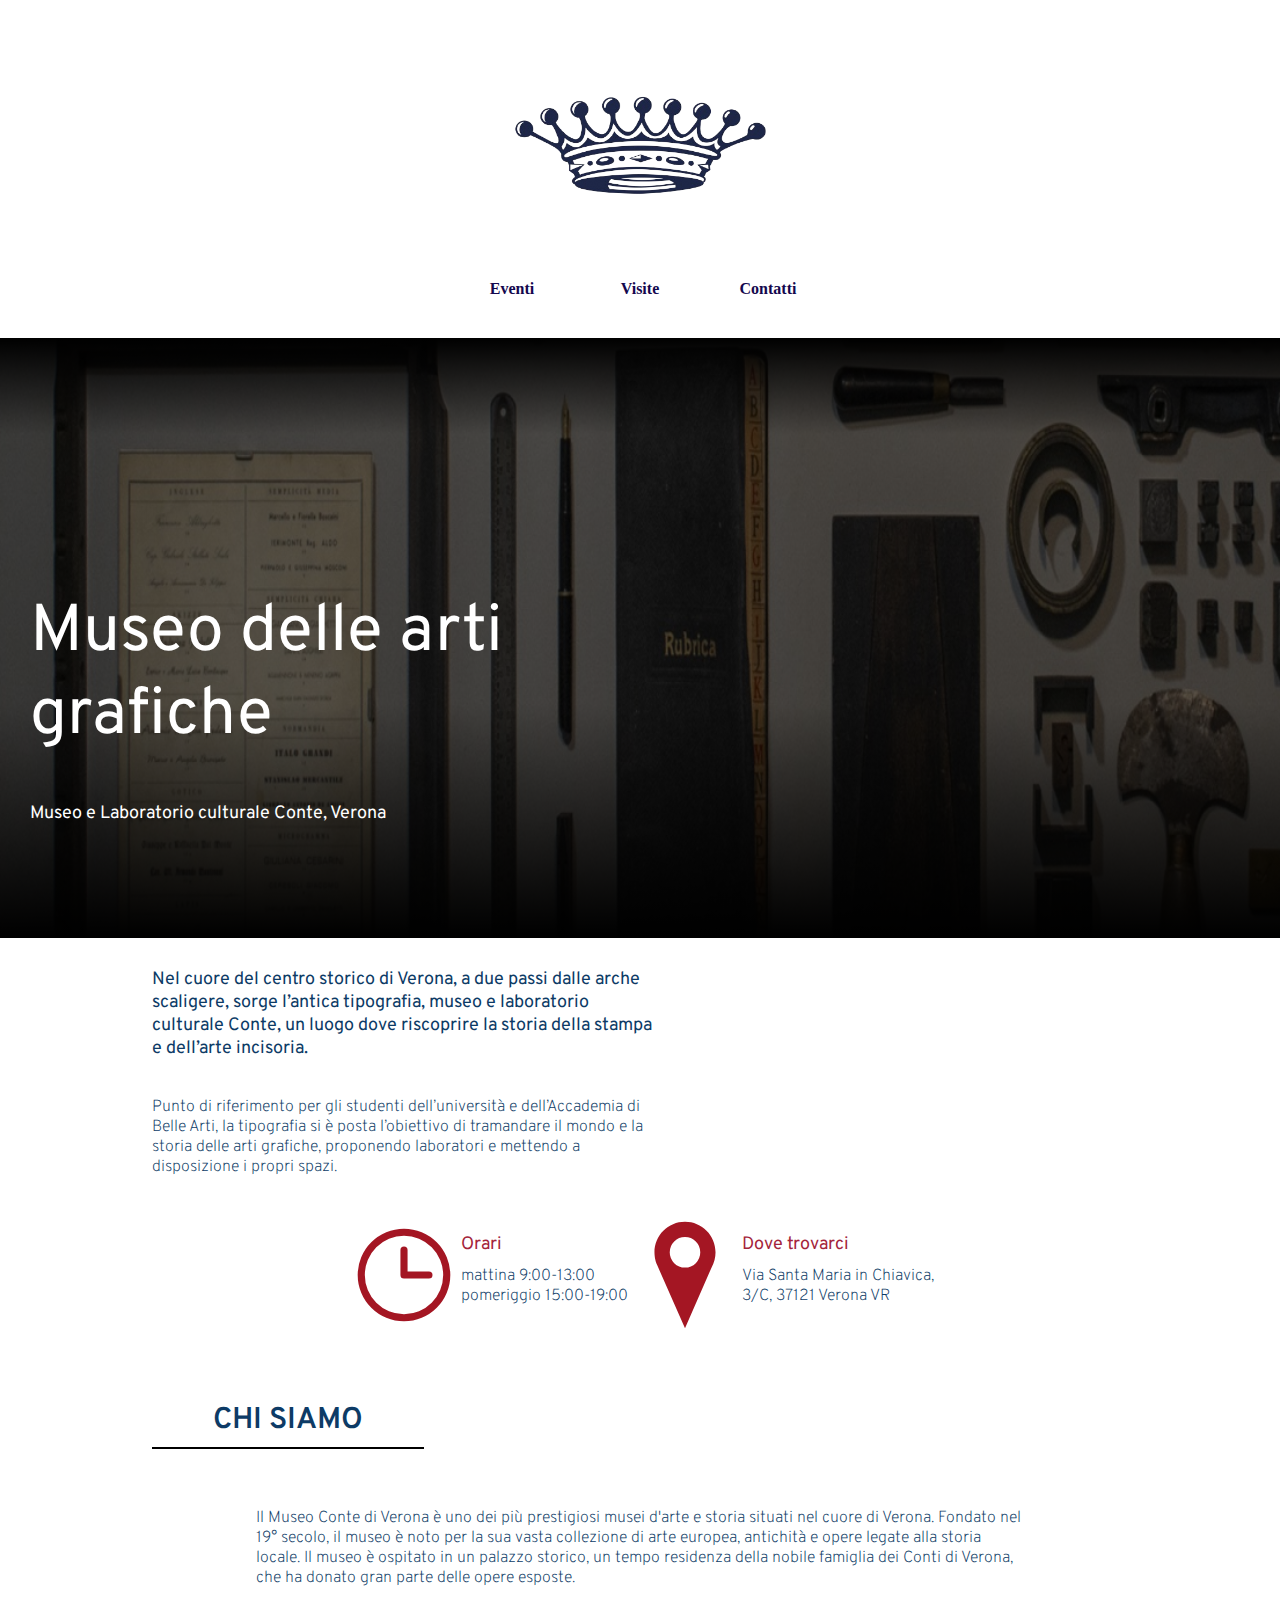
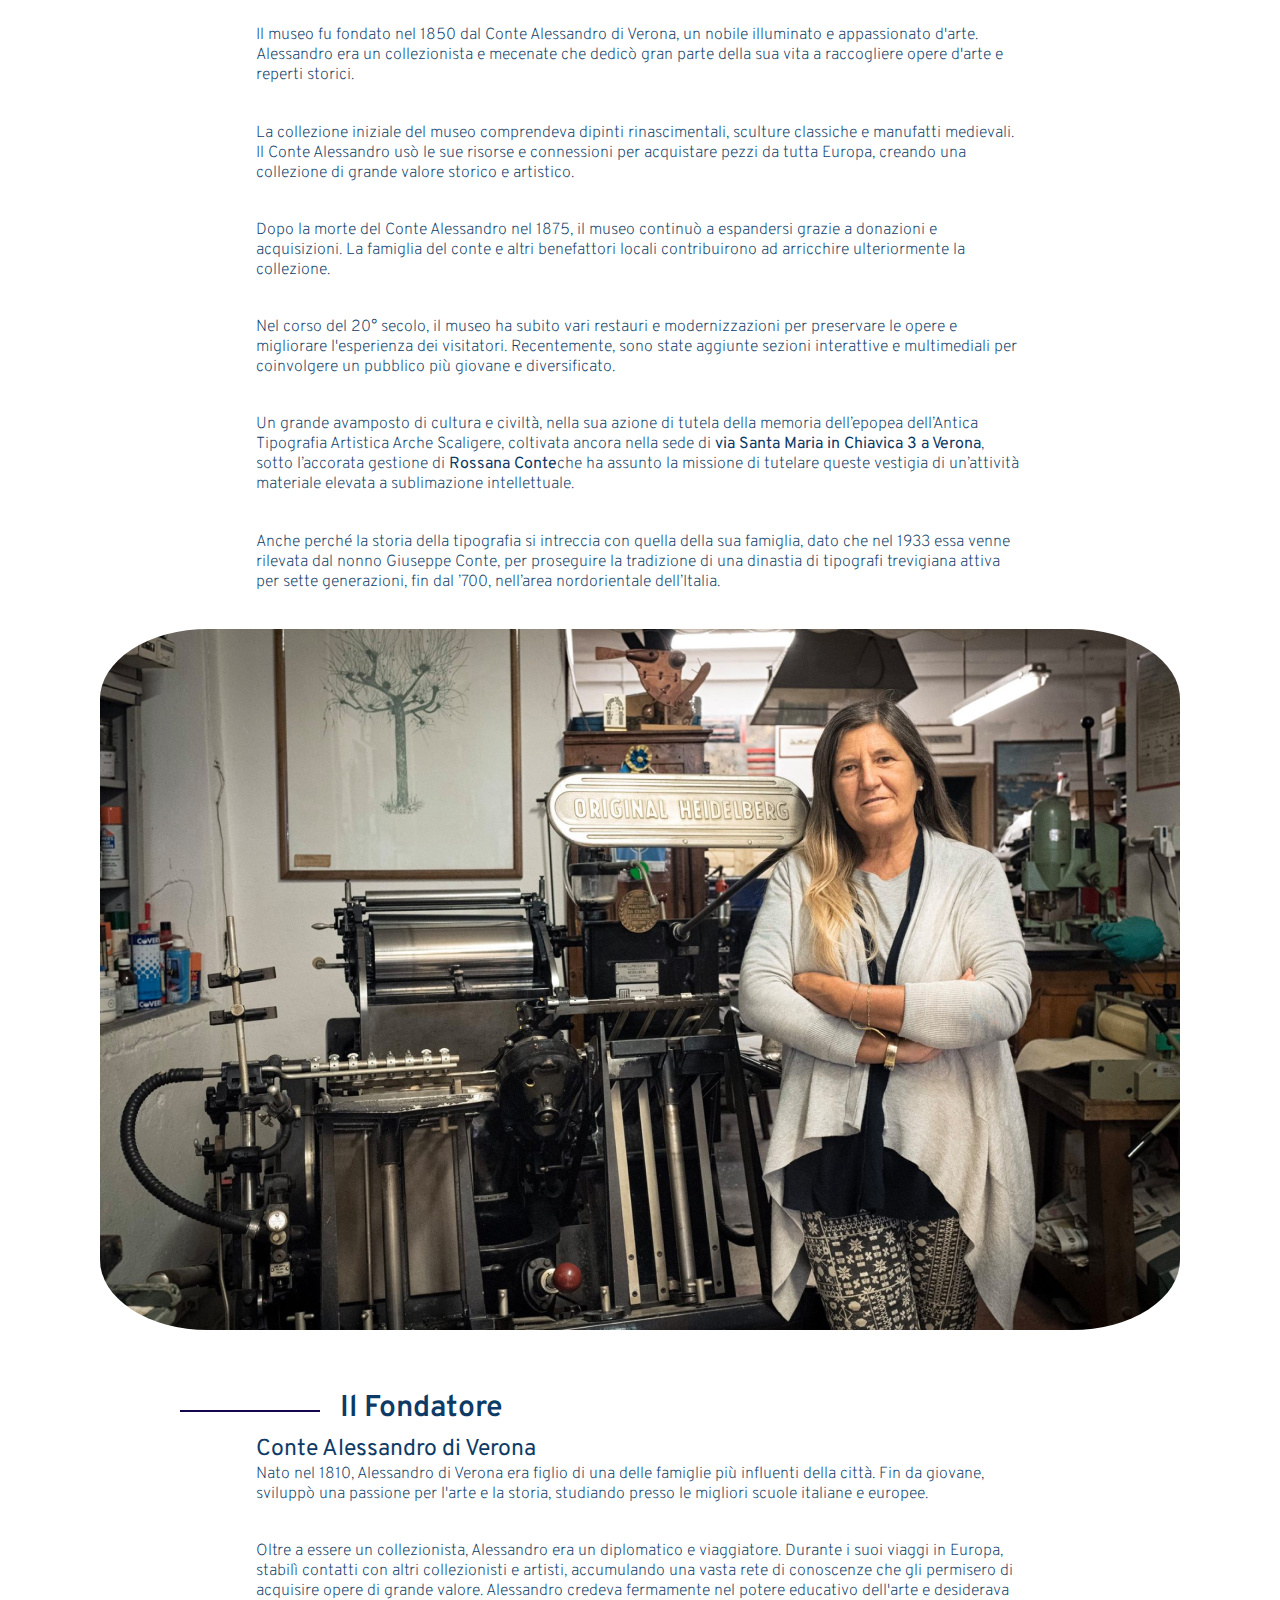
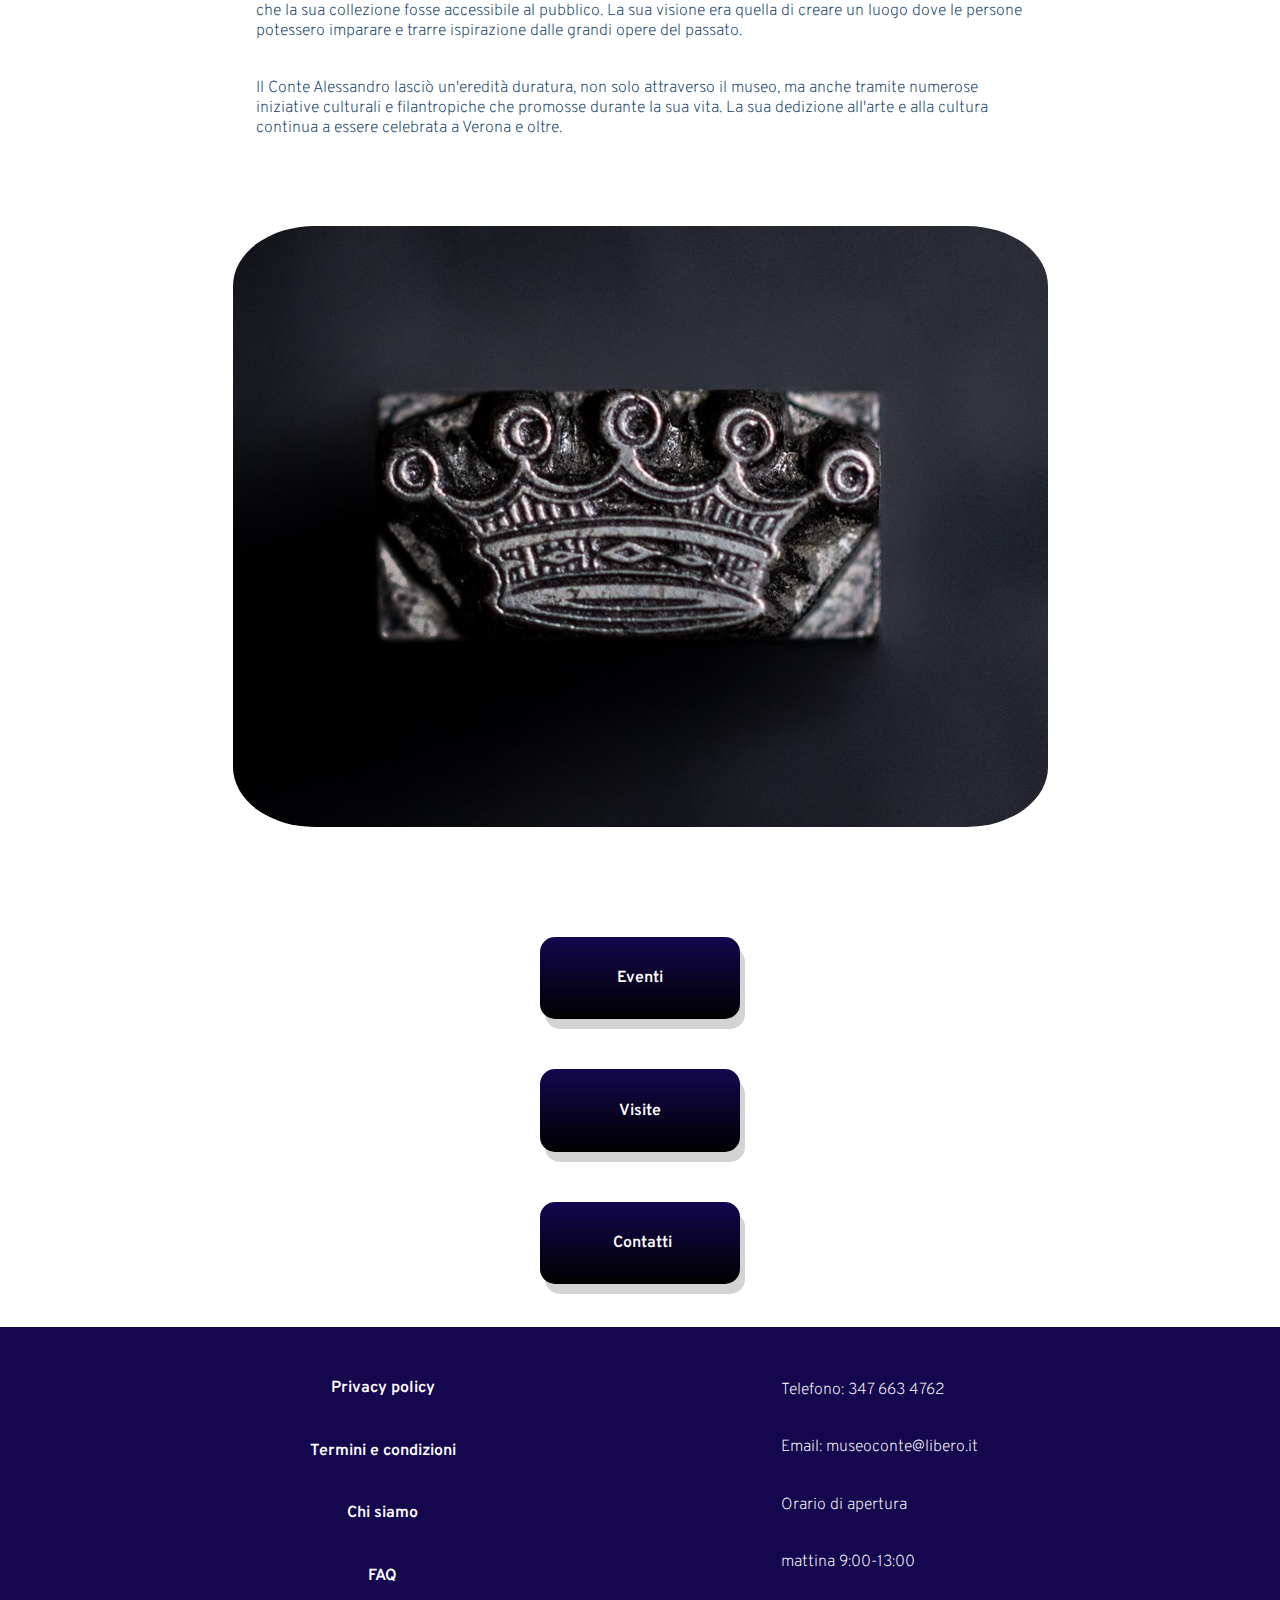
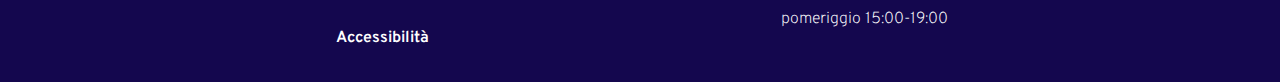
==== index.html @ b9490418 "Initial commit" ====
<!DOCTYPE html>
<html lang="it">
<head>
    <meta charset="UTF-8">
    <meta name="viewport" content="width=device-width, initial-scale=1.0">
    <title>index</title>
    <link rel="stylesheet" href="style.css">
    <link rel="preconnect" href="https://fonts.googleapis.com">
    <link rel="preconnect" href="https://fonts.gstatic.com" crossorigin>
    <link href="https://fonts.googleapis.com/css2?family=Overpass:ital,wght@0,100..900;1,100..900&display=swap" rel="stylesheet"></head>
<body>
    <!-- Navbar -->
    <nav class="navbar">
        <div class="container-logo">
            <a href="index.html"><img class="logo" src="immagini/marchio.png" alt=""></a>
        </div>
        <div class="container-link">
            <div class="link-navbar">
                <a href="eventi.html">Eventi</a>
                <a href="visite.html">Visite</a>
                <a href="contatti.html">Contatti</a>
            </div>  
        </div>
    </nav>
    <!-- Fine navbar  -->
    
    <!-- Header  -->
    <header class="parte-iniziale">
        <div class="img-header"></div>
     <div class="testo-sovrapposto">
            <h1>Museo delle arti grafiche</h1>
            <h5>Museo e Laboratorio culturale Conte, Verona</h5>
        </div>
    </header>
    <!-- Fine Header  -->

    <!-- Captur  -->
    <section class="captur">
        <div class="paragrafo1">
            <h5>Nel cuore del centro storico di Verona, a due passi dalle arche scaligere, sorge l’antica tipografia, museo e laboratorio culturale Conte, un luogo dove riscoprire la storia della stampa e dell’arte incisoria. </h5>
            <h6>Punto di riferimento per gli studenti dell’università e dell’Accademia di Belle Arti, la tipografia si è posta l’obiettivo di tramandare il mondo e la storia delle arti grafiche, proponendo laboratori e mettendo a disposizione i propri spazi.</h6>
        </div>
    </section>
    <!-- Fine Captur  -->

    <!-- Icone  -->
    <section class="icon-width">
        <div class="icone">
            <div class="">
                <img><svg xmlns="http://www.w3.org/2000/svg" width="114" height="114" viewBox="0 0 256 256"><path fill="#A41623" d="M128 24a104 104 0 1 0 104 104A104.11 104.11 0 0 0 128 24m0 192a88 88 0 1 1 88-88a88.1 88.1 0 0 1-88 88m64-88a8 8 0 0 1-8 8h-56a8 8 0 0 1-8-8V72a8 8 0 0 1 16 0v48h48a8 8 0 0 1 8 8"/></svg>
            </div>
            <div>
                <h5>Orari</h5>
                <h6>mattina 9:00-13:00</h6>
                <h6>pomeriggio 15:00-19:00</h6>
            </div>
        </div>
        <div class="icone">
            <div>
                <img> <svg xmlns="http://www.w3.org/2000/svg" width="114" height="114" viewBox="0 0 512 512"><path fill="#A41623" d="M256 17.108c-75.73 0-137.122 61.392-137.122 137.122c.055 23.25 6.022 46.107 11.58 56.262L256 494.892l119.982-274.244h-.063a137.1 137.1 0 0 0 17.202-66.418C393.122 78.5 331.73 17.108 256 17.108m0 68.56a68.56 68.56 0 0 1 68.56 68.562A68.56 68.56 0 0 1 256 222.79a68.56 68.56 0 0 1-68.56-68.56A68.56 68.56 0 0 1 256 85.67z"/></svg>
            </div>
            <div>
                <h5>Dove trovarci</h5>
                <H6>Via Santa Maria in Chiavica,</H6>
                <h6>3/C, 37121 Verona VR</h6>
            </div>
        </div>
    </section>
    <!-- Fine Icone  -->

    <!-- Paragrafi -->
    <div id="chi-siamo" class="titolo-paragrafo">
        <h4>CHI SIAMO</h4>
    </div>
    <div class="paragrafo2">
        <div class="testo">
            <h6>Il Museo Conte di Verona è uno dei più prestigiosi musei d'arte e storia situati nel cuore di Verona. Fondato nel 19° secolo, il museo è noto per la sua vasta collezione di arte europea, antichità e opere legate alla storia locale. Il museo è ospitato in un palazzo storico, un tempo residenza della nobile famiglia dei Conti di Verona, che ha donato gran parte delle opere esposte.</h6>
            <h6>Il museo fu fondato nel 1850 dal Conte Alessandro di Verona, un nobile illuminato e appassionato d'arte. Alessandro era un collezionista e mecenate che dedicò gran parte della sua vita a raccogliere opere d'arte e reperti storici.</h6>
            <h6>La collezione iniziale del museo comprendeva dipinti rinascimentali, sculture classiche e manufatti medievali. Il Conte Alessandro usò le sue risorse e connessioni per acquistare pezzi da tutta Europa, creando una collezione di grande valore storico e artistico.</h6>
            <h6>Dopo la morte del Conte Alessandro nel 1875, il museo continuò a espandersi grazie a donazioni e acquisizioni. La famiglia del conte e altri benefattori locali contribuirono ad arricchire ulteriormente la collezione.</h6>
            <h6>Nel corso del 20° secolo, il museo ha subito vari restauri e modernizzazioni per preservare le opere e migliorare l'esperienza dei visitatori. Recentemente, sono state aggiunte sezioni interattive e multimediali per coinvolgere un pubblico più giovane e diversificato.</h6>
            <h6>Un grande avamposto di cultura e civiltà, nella sua azione di tutela della memoria dell’epopea dell’Antica Tipografia Artistica Arche Scaligere, coltivata ancora nella sede di <strong>via Santa Maria in Chiavica 3 a Verona</strong>, sotto l’accorata gestione di <strong>Rossana Conte</strong>che ha assunto la missione di tutelare queste vestigia di un’attività materiale elevata a sublimazione intellettuale. </h6>
            <h6>Anche perché la storia della tipografia si intreccia con quella della sua famiglia, dato che nel 1933 essa venne rilevata dal nonno Giuseppe Conte, per proseguire la tradizione di una dinastia di tipografi trevigiana attiva per sette generazioni, fin dal ’700, nell’area nordorientale dell’Italia.</h6>
        </div>
    </div>
    <div class="img-paragrafo">
        <img src="immagini/img-home.jpg" alt="">
    </div>

    <div class="paragrafo3"> 
        <div class="line">
        </div>
        <div class="text-line">
            <div class="sottotitolo1">
                <h4>Il Fondatore</h4>
            </div>
        </div>
        <div class="testo3">
            <div class="sottotitolo2">
                <h5>Conte Alessandro di Verona</h5>
                <h6>Nato nel 1810, Alessandro di Verona era figlio di una delle famiglie più influenti della città. Fin da giovane, sviluppò una passione per l'arte e la storia, studiando presso le migliori scuole italiane e europee.</h6>
                <h6>Oltre a essere un collezionista, Alessandro era un diplomatico e viaggiatore. Durante i suoi viaggi in Europa, stabilì contatti con altri collezionisti e artisti, accumulando una vasta rete di conoscenze che gli permisero di acquisire opere di grande valore. Alessandro credeva fermamente nel potere educativo dell'arte e desiderava che la sua collezione fosse accessibile al pubblico. La sua visione era quella di creare un luogo dove le persone potessero imparare e trarre ispirazione dalle grandi opere del passato.</h6>
                <h6>Il Conte Alessandro lasciò un'eredità duratura, non solo attraverso il museo, ma anche tramite numerose iniziative culturali e filantropiche che promosse durante la sua vita. La sua dedizione all'arte e alla cultura continua a essere celebrata a Verona e oltre.</h6>
            </div>
        </div>
    </div>
    <div class="img-paragrafo">
        <img src="immagini/img-home2.jpg" alt="">
    </div>
    <!-- Fine Paragrafi -->

    <!-- Bottoni  -->
    <section class="btn">
        <div class="bottoni-page">
            <div class="bottone1 btn">
                <a href="eventi.html"><h4>Eventi</h4> </a>
            </div>
            <div class="bottone2 btn">
                    <a href="visite.html"><h4>Visite</h4> </a>
            </div>
            <div class="bottone3 btn">
                    <a href="contatti.html"><h4>Contatti</h4> </a>
            </div>
        </div>
    </section>
    <!--Fine Bottoni  -->

    <!-- Footer  -->
    <footer>
        <div class="link"> 
            <a href="privacy-policy.html"><h4>Privacy policy</h4> </a>
            <a href="termini-condizioni.html"><h4>Termini e condizioni</h4> </a>
            <a href="#chi-siamo"><h4>Chi siamo</h4> </a>
            <a href="contatti.html#faq"><h4>FAQ</h4> </a>
            <a href="accessibilità.html"><h4>Accessibilità</h4> </a>
        </div>
        <div class="info">
            <div>
                <h6>Telefono: 347 663 4762</h6>
                 <h6>Email: museoconte@libero.it</h6>
            </div>
            <div>
                <h6>Orario di apertura</h6>
                <h6>mattina 9:00-13:00  </h6>
                <h6>pomeriggio 15:00-19:00</h6>
            </div>
        </div>    
    </footer>
    <!--Fine Footer  -->

</body>
</html>
---- style.css ----
body{
    margin: 0px;
    color: rgba(13, 59, 102, 1);
}
h1{
    font-family: "Overpass", sans-serif;
    font-optical-sizing: auto;
    font-weight: normal;
    font-size: 66px;
}
h5{
    font-size: 18px;
    font-family: "Overpass", sans-serif;
    font-optical-sizing: auto;
    font-weight: 400;
}
h4{
    font-family: "Overpass", sans-serif;
    font-optical-sizing: auto;
    font-weight: 600;
}
h6{
    font-size: 16px;
    font-family: "Overpass", sans-serif;
    font-optical-sizing: auto;
    font-weight: 200;
}
.container-logo{
    display: flex;
    justify-content: center;
}

.logo{
    height: 280px;
    width: 300px;
}
.container-link{
    justify-content: center;
    display: flex;
}
.link-navbar , a{
    display: flex;
    justify-content: center;
    justify-content: space-around;
    width: 30%;
    text-decoration: none;
    font-weight: bold;
    color: rgba(20, 7, 78, 1);
}
.parte-iniziale{
    position: relative;
}
.img-header{
    margin-top: 40px;
    max-width: 100%;
    height: 600px;
    background-image:  linear-gradient(0deg, rgba(0,0,0,1)0%, rgba(0,0,0,0.5) 39%, rgba(0,0,0,0.5) 84%, rgba(0,0,0,1)100%), url(immagini/img-iniziale-home.jpg);
    background-repeat: no-repeat;
    background-size: cover;

}
@media screen and (max-width:430px){
    .img-header{
        width: 430px;
    }
}
.testo-sovrapposto{
    margin-left: 30px;
    height: 150px;
    width: 50%;
    position: absolute;
    bottom: 40%;
    color: white;
    font-size: clamp(1.5rem, 2.5vw, 4rem); 
}
.captur{
    display: flex;
    width: 80%;
    transform: translateX(152px);
}
.paragrafo1{
    height: 200px;
    width: 50%;
}
.icon-width{
    display: flex;
    justify-content: center;

}
.icone{
    display: flex;
    margin-top: 80px;
    
}
.icone h5{
    margin-top: 15px;
    margin-bottom: 10px;
    color: rgba(164, 36, 59, 1);

}
.icone h6{
    margin: 0px;

}
.titolo-paragrafo h4{
    padding: 8px;
    font-size: 30px;
    border-bottom: 2px solid black;
    width: 20%;
    text-align: center;
    transform: translate(152px, 18px);
}
.paragrafo2{
    justify-content: center;
    display: flex;
}
.testo{
    width: 60%;
}
.img-paragrafo, img{
   display: flex;
   justify-content: center;
   border-radius: 10%;
   
}
.testo3{
    display: flex;
    justify-content: center; 
}
.testo3 h5{
    font-size: 23px;
    font-weight: normal;
    margin: 0%;
}
.testo3 h6{
    margin-top: 0%;
}
.sottotitolo2{
    width: 60%;
}
.paragrafo3{
    margin-top: 50px;
    margin-bottom: 50px;
}
.sottotitolo1 h4{
    padding: 8px;
    margin: 0%;
    font-size: 30px;

}
.text-line{
    width: 60%;
    display: flex;
    transform: translate(332px, 0px);
}
.line{
    height: 2px;
    width: 140px;
    background-color: rgba(20, 7, 78, 1);
    align-self: center;
    transform: translate(180px, 30px);

}
.btn{
    display: flex;
    justify-content: center;
    margin-top: 50px;
    
}
.bottoni-page{
    width: 200px;
    height: 120px;
    margin-bottom: 280px;
}
.btn{
    display: flex;
    justify-content: center;
    padding: 10px;
    border-radius: 15px;
}
.bottone1 {
    background: linear-gradient(#14074E, #000000);
    color: white;
    box-shadow: 5px 10px lightgray;
}
.bottone1 a{
    color: white;
}
.bottone2{
    background: linear-gradient(#14074E, #000000);
    color: white;
    box-shadow: 5px 10px lightgray;
}
.bottone2 a{
    color: white;
}
.bottone3{
    background: linear-gradient(#14074E, #000000);
    color: white;
    box-shadow: 5px 10px lightgray;
}
.bottone3 a{
    color: white;
}

footer{
    display: flex;
    background-color: rgba(20, 7, 78, 1);;
    justify-content: space-evenly;
    margin-top: 30px;
    
}
.link{
    width: 200px;
    height: 60px;
    margin-top: 30px;
}
.link a{
    color: white;
    width: 200px;
}

.info{
    color: white;
    padding: 16px;
    width: 200px;
}
.footer .info{
    margin-top: 70px;
    margin-right: 350px;
}
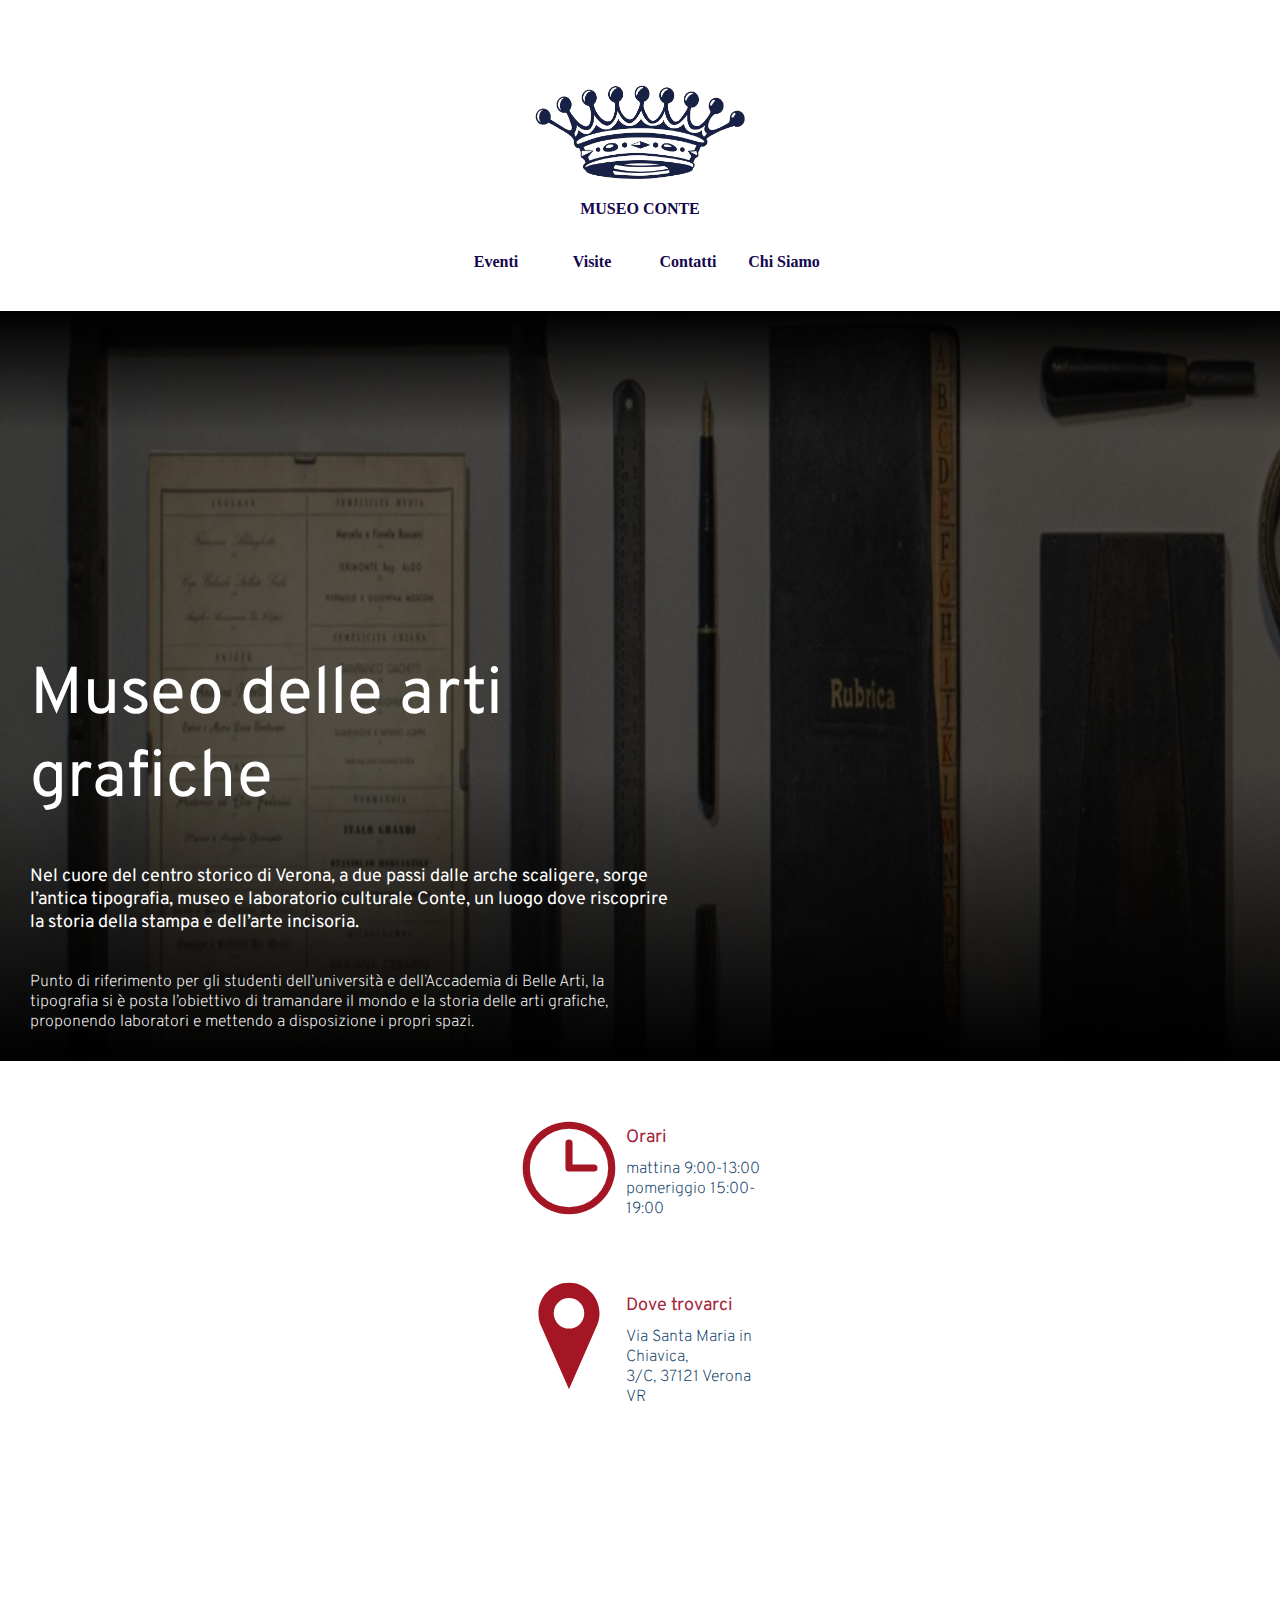
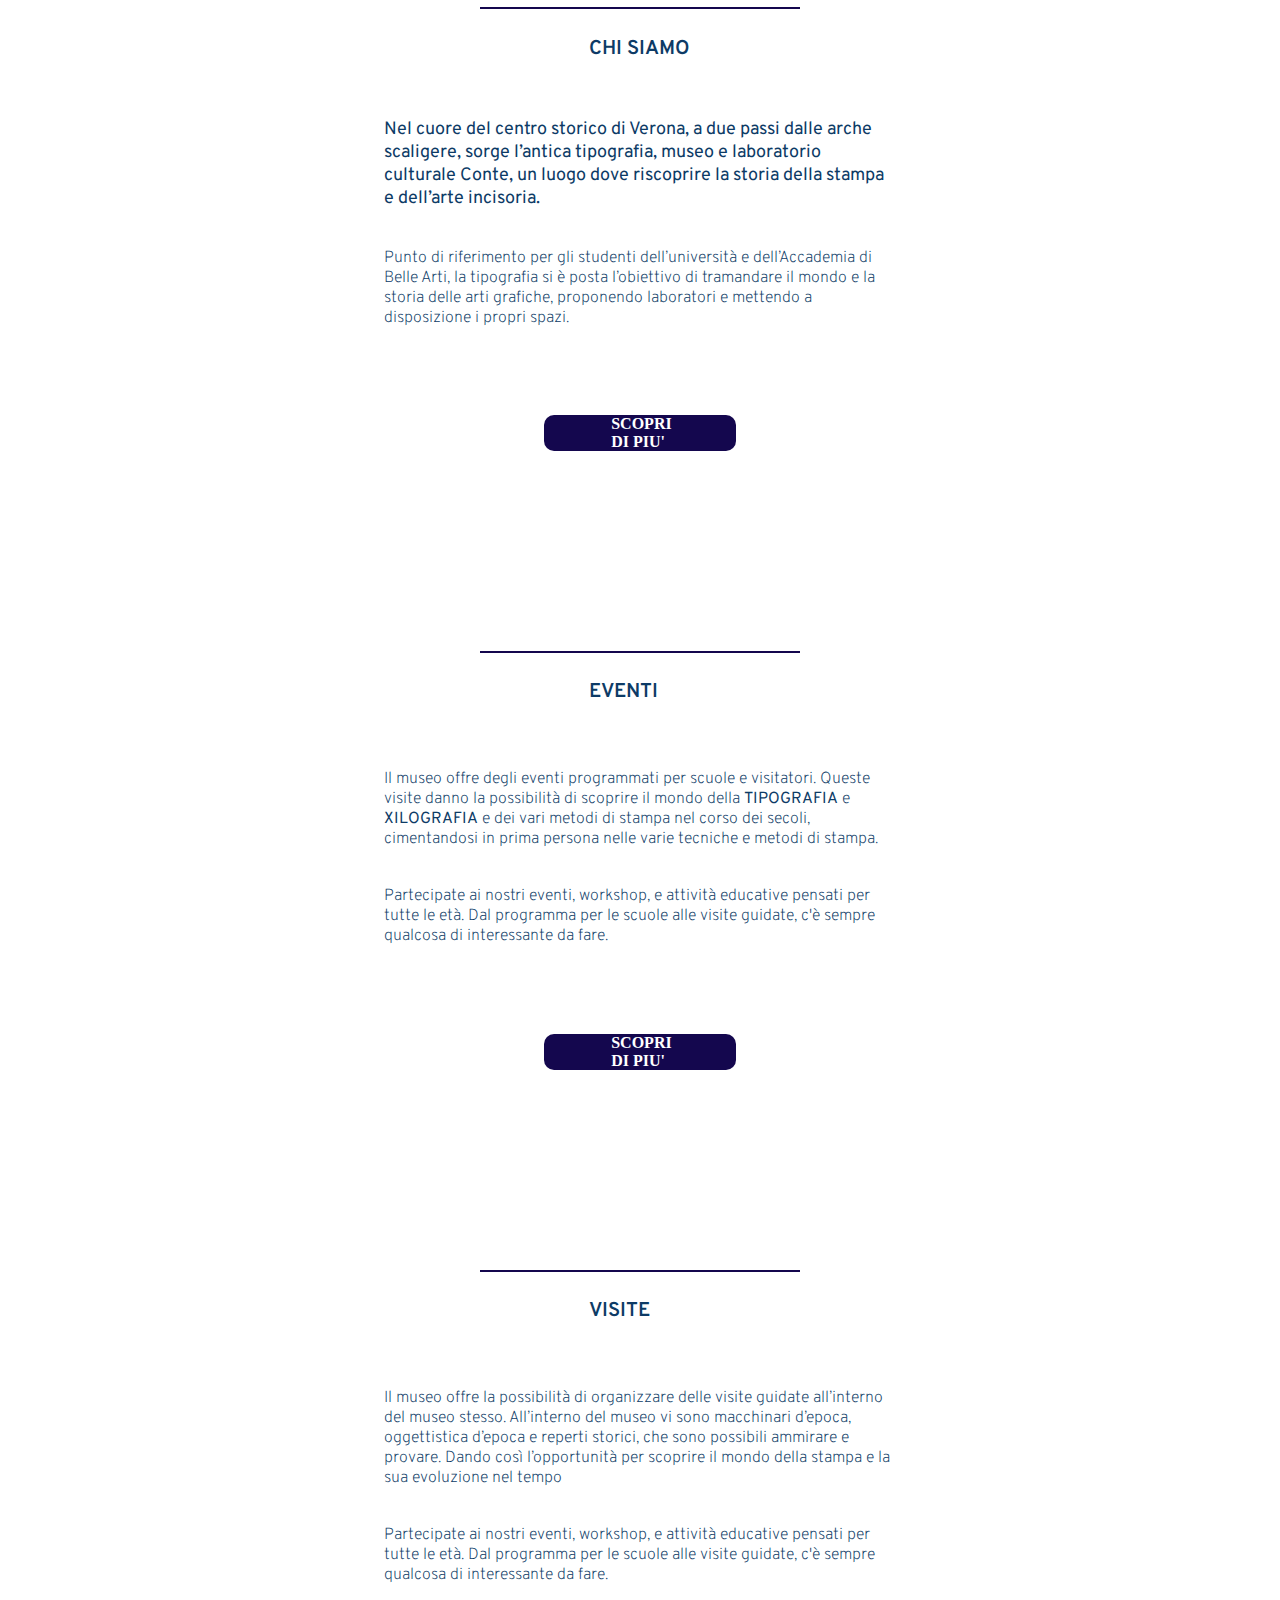
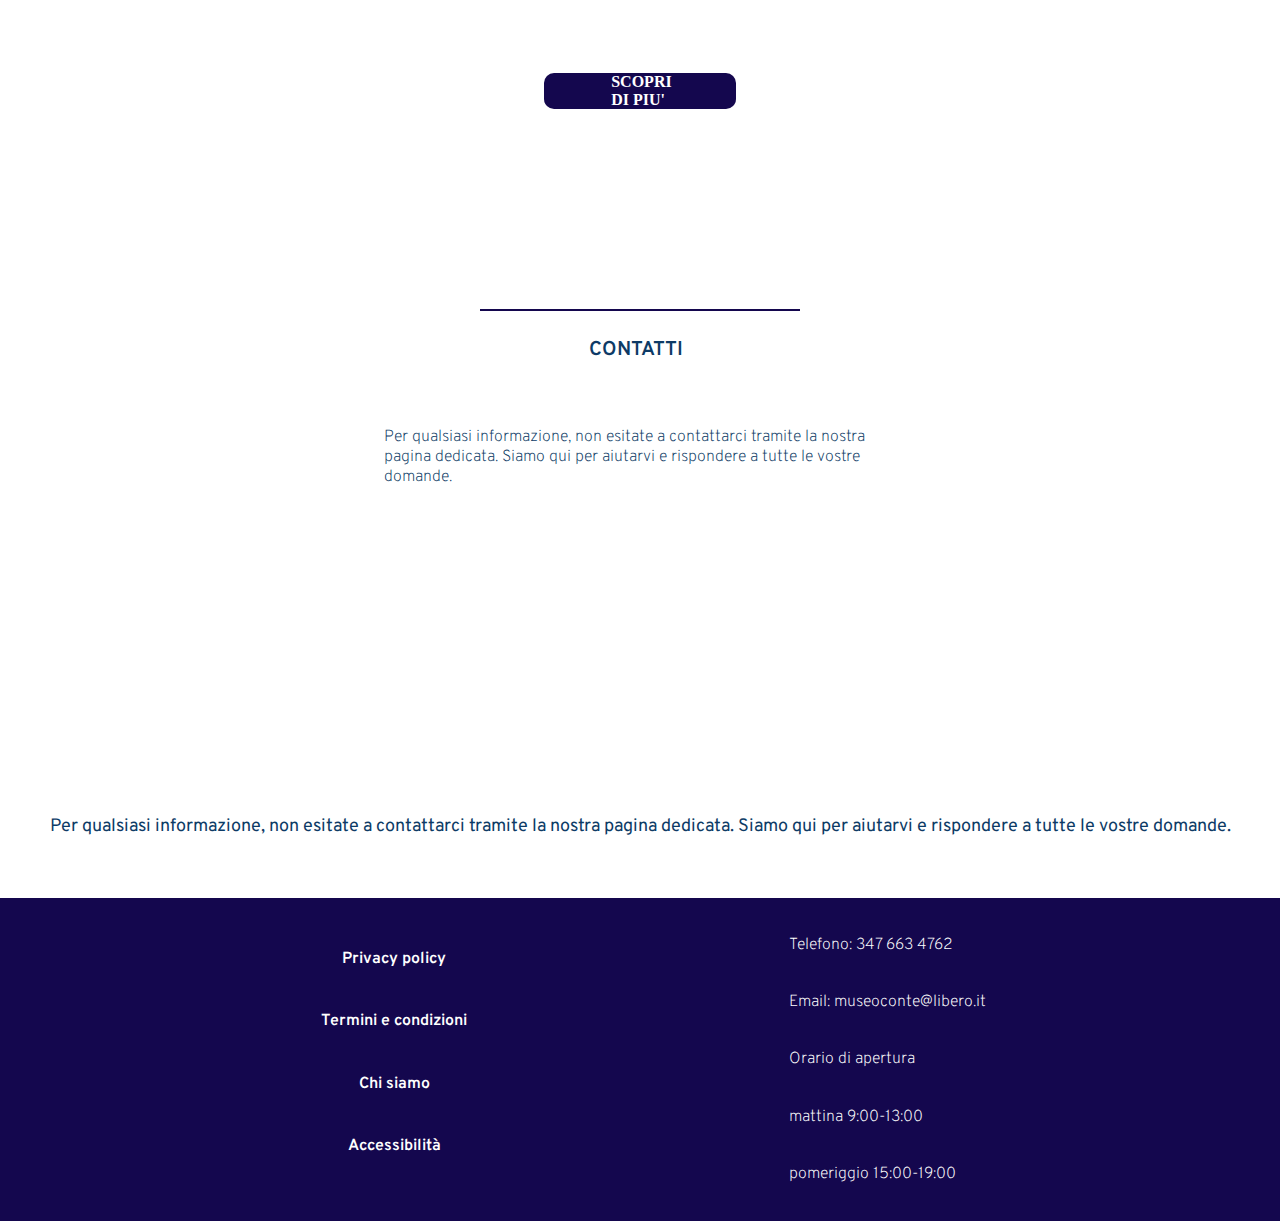
==== commit cd96cf7c: "modifca-correzioni" ====
--- a/index.html
+++ b/index.html
@@ -11,41 +11,40 @@
 <body>
     <!-- Navbar -->
     <nav class="navbar">
-        <div class="container-logo">
-            <a href="index.html"><img class="logo" src="immagini/marchio.png" alt=""></a>
+        <div class="logo-indx">
+            <div class="container-logo">
+                <a href="index.html"><img class="logo" src="immagini/marchio.png" alt=""></a>
+            </div>
+
+            <div class="container-logo-link">
+                <a href="index.html">MUSEO CONTE</a>
+            </div>
         </div>
+
         <div class="container-link">
             <div class="link-navbar">
                 <a href="eventi.html">Eventi</a>
                 <a href="visite.html">Visite</a>
                 <a href="contatti.html">Contatti</a>
+                <a href="chi-siamo.html">Chi Siamo</a>
             </div>  
+
+
         </div>
     </nav>
     <!-- Fine navbar  -->
-    
-    <!-- Header  -->
+
     <header class="parte-iniziale">
-        <div class="img-header"></div>
+        <div class="img-header1"></div>
      <div class="testo-sovrapposto">
             <h1>Museo delle arti grafiche</h1>
-            <h5>Museo e Laboratorio culturale Conte, Verona</h5>
+            <h5>Nel cuore del centro storico di Verona, a due passi dalle arche scaligere, sorge l’antica tipografia, museo e laboratorio culturale Conte, un luogo dove riscoprire la storia della stampa e dell’arte incisoria.</h5>
+            <h6>Punto di riferimento per gli studenti dell’università e dell’Accademia di Belle Arti, la tipografia si è posta l’obiettivo di tramandare il mondo e la storia delle arti grafiche, proponendo laboratori e mettendo a disposizione i propri spazi.</h6>
         </div>
     </header>
-    <!-- Fine Header  -->
 
-    <!-- Captur  -->
-    <section class="captur">
-        <div class="paragrafo1">
-            <h5>Nel cuore del centro storico di Verona, a due passi dalle arche scaligere, sorge l’antica tipografia, museo e laboratorio culturale Conte, un luogo dove riscoprire la storia della stampa e dell’arte incisoria. </h5>
-            <h6>Punto di riferimento per gli studenti dell’università e dell’Accademia di Belle Arti, la tipografia si è posta l’obiettivo di tramandare il mondo e la storia delle arti grafiche, proponendo laboratori e mettendo a disposizione i propri spazi.</h6>
-        </div>
-    </section>
-    <!-- Fine Captur  -->
-
-    <!-- Icone  -->
-    <section class="icon-width">
-        <div class="icone">
+    <section class="icon-width1">
+        <div class="icone1">
             <div class="">
                 <img><svg xmlns="http://www.w3.org/2000/svg" width="114" height="114" viewBox="0 0 256 256"><path fill="#A41623" d="M128 24a104 104 0 1 0 104 104A104.11 104.11 0 0 0 128 24m0 192a88 88 0 1 1 88-88a88.1 88.1 0 0 1-88 88m64-88a8 8 0 0 1-8 8h-56a8 8 0 0 1-8-8V72a8 8 0 0 1 16 0v48h48a8 8 0 0 1 8 8"/></svg>
             </div>
@@ -55,7 +54,7 @@
                 <h6>pomeriggio 15:00-19:00</h6>
             </div>
         </div>
-        <div class="icone">
+        <div class="icone1">
             <div>
                 <img> <svg xmlns="http://www.w3.org/2000/svg" width="114" height="114" viewBox="0 0 512 512"><path fill="#A41623" d="M256 17.108c-75.73 0-137.122 61.392-137.122 137.122c.055 23.25 6.022 46.107 11.58 56.262L256 494.892l119.982-274.244h-.063a137.1 137.1 0 0 0 17.202-66.418C393.122 78.5 331.73 17.108 256 17.108m0 68.56a68.56 68.56 0 0 1 68.56 68.562A68.56 68.56 0 0 1 256 222.79a68.56 68.56 0 0 1-68.56-68.56A68.56 68.56 0 0 1 256 85.67z"/></svg>
             </div>
@@ -66,72 +65,97 @@
             </div>
         </div>
     </section>
-    <!-- Fine Icone  -->
 
-    <!-- Paragrafi -->
-    <div id="chi-siamo" class="titolo-paragrafo">
-        <h4>CHI SIAMO</h4>
-    </div>
-    <div class="paragrafo2">
-        <div class="testo">
-            <h6>Il Museo Conte di Verona è uno dei più prestigiosi musei d'arte e storia situati nel cuore di Verona. Fondato nel 19° secolo, il museo è noto per la sua vasta collezione di arte europea, antichità e opere legate alla storia locale. Il museo è ospitato in un palazzo storico, un tempo residenza della nobile famiglia dei Conti di Verona, che ha donato gran parte delle opere esposte.</h6>
-            <h6>Il museo fu fondato nel 1850 dal Conte Alessandro di Verona, un nobile illuminato e appassionato d'arte. Alessandro era un collezionista e mecenate che dedicò gran parte della sua vita a raccogliere opere d'arte e reperti storici.</h6>
-            <h6>La collezione iniziale del museo comprendeva dipinti rinascimentali, sculture classiche e manufatti medievali. Il Conte Alessandro usò le sue risorse e connessioni per acquistare pezzi da tutta Europa, creando una collezione di grande valore storico e artistico.</h6>
-            <h6>Dopo la morte del Conte Alessandro nel 1875, il museo continuò a espandersi grazie a donazioni e acquisizioni. La famiglia del conte e altri benefattori locali contribuirono ad arricchire ulteriormente la collezione.</h6>
-            <h6>Nel corso del 20° secolo, il museo ha subito vari restauri e modernizzazioni per preservare le opere e migliorare l'esperienza dei visitatori. Recentemente, sono state aggiunte sezioni interattive e multimediali per coinvolgere un pubblico più giovane e diversificato.</h6>
-            <h6>Un grande avamposto di cultura e civiltà, nella sua azione di tutela della memoria dell’epopea dell’Antica Tipografia Artistica Arche Scaligere, coltivata ancora nella sede di <strong>via Santa Maria in Chiavica 3 a Verona</strong>, sotto l’accorata gestione di <strong>Rossana Conte</strong>che ha assunto la missione di tutelare queste vestigia di un’attività materiale elevata a sublimazione intellettuale. </h6>
-            <h6>Anche perché la storia della tipografia si intreccia con quella della sua famiglia, dato che nel 1933 essa venne rilevata dal nonno Giuseppe Conte, per proseguire la tradizione di una dinastia di tipografi trevigiana attiva per sette generazioni, fin dal ’700, nell’area nordorientale dell’Italia.</h6>
+    <div class="paragrafo1-indx"> 
+        <div class="line-indx">
         </div>
-    </div>
-    <div class="img-paragrafo">
-        <img src="immagini/img-home.jpg" alt="">
-    </div>
-
-    <div class="paragrafo3"> 
-        <div class="line">
-        </div>
-        <div class="text-line">
-            <div class="sottotitolo1">
-                <h4>Il Fondatore</h4>
+        <div class="text-line-indx">
+            <div class="sottotitolo1-indx">
+                <h4>CHI SIAMO</h4>
             </div>
         </div>
-        <div class="testo3">
-            <div class="sottotitolo2">
-                <h5>Conte Alessandro di Verona</h5>
-                <h6>Nato nel 1810, Alessandro di Verona era figlio di una delle famiglie più influenti della città. Fin da giovane, sviluppò una passione per l'arte e la storia, studiando presso le migliori scuole italiane e europee.</h6>
-                <h6>Oltre a essere un collezionista, Alessandro era un diplomatico e viaggiatore. Durante i suoi viaggi in Europa, stabilì contatti con altri collezionisti e artisti, accumulando una vasta rete di conoscenze che gli permisero di acquisire opere di grande valore. Alessandro credeva fermamente nel potere educativo dell'arte e desiderava che la sua collezione fosse accessibile al pubblico. La sua visione era quella di creare un luogo dove le persone potessero imparare e trarre ispirazione dalle grandi opere del passato.</h6>
-                <h6>Il Conte Alessandro lasciò un'eredità duratura, non solo attraverso il museo, ma anche tramite numerose iniziative culturali e filantropiche che promosse durante la sua vita. La sua dedizione all'arte e alla cultura continua a essere celebrata a Verona e oltre.</h6>
+        <div class="testo-center-indx">
+            <div class="sottotitolo2-indx">
+                <h5>Nel cuore del centro storico di Verona, a due passi dalle arche scaligere, sorge l’antica tipografia, museo e laboratorio culturale Conte, un luogo dove riscoprire la storia della stampa e dell’arte incisoria. </h5>
+                <h6>Punto di riferimento per gli studenti dell’università e dell’Accademia di Belle Arti, la tipografia si è posta l’obiettivo di tramandare il mondo e la storia delle arti grafiche, proponendo laboratori e mettendo a disposizione i propri spazi.</h6>
             </div>
         </div>
     </div>
-    <div class="img-paragrafo">
-        <img src="immagini/img-home2.jpg" alt="">
+
+    <div class="bottone1">
+        <a href="chi-siamo.html">SCOPRI DI PIU'</a>
     </div>
-    <!-- Fine Paragrafi -->
 
-    <!-- Bottoni  -->
-    <section class="btn">
-        <div class="bottoni-page">
-            <div class="bottone1 btn">
-                <a href="eventi.html"><h4>Eventi</h4> </a>
-            </div>
-            <div class="bottone2 btn">
-                    <a href="visite.html"><h4>Visite</h4> </a>
-            </div>
-            <div class="bottone3 btn">
-                    <a href="contatti.html"><h4>Contatti</h4> </a>
+    <div class="paragrafo1-indx"> 
+        <div class="line-indx">
+        </div>
+        <div class="text-line-indx">
+            <div class="sottotitolo1-indx">
+                <h4>EVENTI</h4>
             </div>
         </div>
-    </section>
-    <!--Fine Bottoni  -->
+        <div class="testo-center-indx">
+            <div class="sottotitolo2-indx">
+                <h6>Il museo offre degli eventi programmati per scuole e visitatori.
+                    Queste visite danno la possibilità di scoprire il mondo della <strong>TIPOGRAFIA</strong> e <strong>XILOGRAFIA</strong> e dei vari metodi di stampa nel corso dei secoli, cimentandosi in prima persona nelle varie tecniche e metodi di stampa.
+                </h6>
+                <h6>Partecipate ai nostri eventi, workshop, e attività educative pensati per tutte le età. Dal programma per le scuole alle visite guidate, c'è sempre qualcosa di interessante da fare.</h6>
+            </div>
+        </div>
+    </div>
+
+    <div class="bottone2">
+        <a href="eventi.html">SCOPRI DI PIU'</a>
+    </div>
+
+    <div class="paragrafo1-indx"> 
+        <div class="line-indx">
+        </div>
+        <div class="text-line-indx">
+            <div class="sottotitolo1-indx">
+                <h4>VISITE</h4>
+            </div>
+        </div>
+        <div class="testo-center-indx">
+            <div class="sottotitolo2-indx">
+                <h6>Il museo offre la possibilità di organizzare delle visite guidate all’interno del museo stesso. All’interno del museo vi sono macchinari d’epoca, oggettistica d’epoca e reperti storici, che sono possibili ammirare e provare.
+                    Dando così l’opportunità per scoprire il mondo della stampa e la sua evoluzione nel tempo
+                </h6>
+                <h6>Partecipate ai nostri eventi, workshop, e attività educative pensati per tutte le età. Dal programma per le scuole alle visite guidate, c'è sempre qualcosa di interessante da fare.</h6>
+            </div>
+        </div>
+    </div>
+
+    <div class="bottone3">
+        <a href="visite.html">SCOPRI DI PIU'</a>
+    </div>
+
+    <div class="paragrafo1-indx"> 
+        <div class="line-indx">
+        </div>
+        <div class="text-line-indx">
+            <div class="sottotitolo1-indx">
+                <h4>CONTATTI</h4>
+            </div>
+        </div>
+        <div class="testo-center-indx">
+            <div class="sottotitolo2-indx">
+                <h6>Per qualsiasi informazione, non esitate a contattarci tramite la nostra pagina dedicata. Siamo qui per aiutarvi e rispondere a tutte le vostre domande.</h6>
+            </div>
+        </div>
+    </div>
+
+    <div class="alert-indx">
+        <h5>Per qualsiasi informazione, non esitate a contattarci tramite la nostra pagina dedicata. Siamo qui per aiutarvi e rispondere a tutte le vostre domande.</h5>
+    </div>
+
 
     <!-- Footer  -->
     <footer>
         <div class="link"> 
             <a href="privacy-policy.html"><h4>Privacy policy</h4> </a>
             <a href="termini-condizioni.html"><h4>Termini e condizioni</h4> </a>
-            <a href="#chi-siamo"><h4>Chi siamo</h4> </a>
-            <a href="contatti.html#faq"><h4>FAQ</h4> </a>
+            <a href="chi-siamo.html"><h4>Chi siamo</h4> </a>
             <a href="accessibilità.html"><h4>Accessibilità</h4> </a>
         </div>
         <div class="info">
--- a/style.css
+++ b/style.css
@@ -1,3 +1,4 @@
+/*  Body e Impaginazione  */
 body{
     margin: 0px;
     color: rgba(13, 59, 102, 1);
@@ -14,6 +15,12 @@
     font-optical-sizing: auto;
     font-weight: 400;
 }
+p{
+    font-size: 18px;
+    font-family: "Overpass", sans-serif;
+    font-optical-sizing: auto;
+    font-weight: 400;
+}
 h4{
     font-family: "Overpass", sans-serif;
     font-optical-sizing: auto;
@@ -25,14 +32,22 @@
     font-optical-sizing: auto;
     font-weight: 200;
 }
+/* Fine Body e Impaginazione  */
+/* Navbar  */
+
 .container-logo{
     display: flex;
     justify-content: center;
 }
-
+.container-logo-link{
+    display: flex;
+    justify-content: center;
+    margin-bottom: 35px;
+
+}
 .logo{
-    height: 280px;
-    width: 300px;
+    height: 200px;
+    width: 250px;
 }
 .container-link{
     justify-content: center;
@@ -47,6 +62,8 @@
     font-weight: bold;
     color: rgba(20, 7, 78, 1);
 }
+/* Fine Navbar  */
+/* header  */
 .parte-iniziale{
     position: relative;
 }
@@ -57,12 +74,6 @@
     background-image:  linear-gradient(0deg, rgba(0,0,0,1)0%, rgba(0,0,0,0.5) 39%, rgba(0,0,0,0.5) 84%, rgba(0,0,0,1)100%), url(immagini/img-iniziale-home.jpg);
     background-repeat: no-repeat;
     background-size: cover;
-
-}
-@media screen and (max-width:430px){
-    .img-header{
-        width: 430px;
-    }
 }
 .testo-sovrapposto{
     margin-left: 30px;
@@ -73,34 +84,145 @@
     color: white;
     font-size: clamp(1.5rem, 2.5vw, 4rem); 
 }
+/* Fine Header  */
+
+.img-header1{
+    margin-top: 40px;
+    max-width: 100%;
+    height: 750px;
+    background-image:  linear-gradient(0deg, rgba(0,0,0,1)0%, rgba(0,0,0,0.5) 39%, rgba(0,0,0,0.5) 84%, rgba(0,0,0,1)100%), url(immagini/img-iniziale-home.jpg);
+    background-repeat: no-repeat;
+    background-size: cover;
+}
+
+.paragrafo1-indx{
+    width:  100%;
+    margin-top: 200px;
+}
+.line-indx{
+    height: 2px;
+    width: 25%;
+    background-color: rgba(20, 7, 78, 1);
+    margin: 0 auto;
+}
+
+.sottotitolo1-indx{
+    width: 8%;
+    margin: 0 auto;
+    font-size: 20px;
+}
+.testo-center-indx{
+    width: 100%;
+    display: flex;
+    justify-content: center;
+}
+.sottotitolo2-indx{
+    width: 40%;
+}
+
 .captur{
     display: flex;
     width: 80%;
     transform: translateX(152px);
+}
+.captur-visite{
+    display: flex;
+    align-items: center;
+    width: 1300px;
+    margin-top: 0px;
+}
+.captur-visite p{
+    margin: 0%;
+    margin-bottom: 35px;
+    
 }
 .paragrafo1{
     height: 200px;
     width: 50%;
 }
+.paragrafo1-tipo{
+    height: 200px;
+    width: 100%;
+}
+.paragrafo1-access{
+    width:  100%;
+}
+.paragrafo1-xilo{
+    width:  100%;
+}
+.paragrafo1-tc{
+    width:  100%;
+}
+.paragrafo-eventi{
+    width: 100%;
+    margin-left: 60px;
+
+}
+.paragrafo1-visite{
+    height: 200px;
+    width: 100%;
+    display: flex;
+    justify-content: center;
+
+}
+.paragrafo2-visite{
+   padding: 20px;
+}
+.paragrafo2-pp{
+    transform: translateX(180px);
+}
 .icon-width{
     display: flex;
     justify-content: center;
-
 }
 .icone{
     display: flex;
-    margin-top: 80px;
-    
+    margin-top: 80px; 
 }
 .icone h5{
     margin-top: 15px;
     margin-bottom: 10px;
     color: rgba(164, 36, 59, 1);
-
 }
 .icone h6{
     margin: 0px;
-
+}
+.icon-width1{
+    width: 20%;
+    margin: 0 auto;
+}
+.icone1{
+    display: flex;
+    margin-top: 50px; 
+}
+.icone1 h5{
+    margin-top: 15px;
+    margin-bottom: 10px;
+    color: rgba(164, 36, 59, 1);
+}
+.icone1 h6{
+    margin: 0px;
+}
+
+.titolo-paragrafo-indx{
+    border-top: 2px solid rgba(20, 7, 78, 1);
+    color:  rgba(13, 59, 102, 1);
+    width: 30%;
+    margin: 0 auto;
+    margin-top: 200px;
+}
+.titolo-paragrafo-indx h4{
+    width: 55%;
+}
+.paragrafo-indx{
+    width: 50%;
+    margin: 0 auto;
+}
+
+.titolo-paragrafo-indx h4{
+    width: 15%;
+    margin: 0 auto;
+    margin-top: 40px;
 }
 .titolo-paragrafo h4{
     padding: 8px;
@@ -110,12 +232,129 @@
     text-align: center;
     transform: translate(152px, 18px);
 }
+.titolo-paragrafo-visite h1{
+    border-bottom: 2px solid black;
+    color:  rgba(13, 59, 102, 1);
+    width: 50%;
+    padding: 30px;
+}
+.titolo-paragrafo-contatti{
+    border-bottom: 2px solid rgba(20, 7, 78, 1);
+    color:  rgba(13, 59, 102, 1);
+    width: 25%;
+    margin-top: 100px;
+    margin-bottom: 70px;
+}
+.titolo-paragrafo-contatti h1{
+    transform: translateX(200px);
+    margin: 0%;
+}
+.titolo-paragrafo-access {
+    border-bottom: 2px solid rgba(20, 7, 78, 1);
+    color:   rgba(20, 7, 78, 1);
+    width: 25%;
+    margin-top: 100px;
+    margin-bottom: 10px;
+}
+.titolo-paragrafo-access h1{
+    transform: translateX(200px);
+    margin: 0%;
+}
+.titolo-paragrafo-pp {
+    border-bottom: 2px solid rgba(20, 7, 78, 1);
+    color:   rgba(20, 7, 78, 1);
+    width: 40%;
+    margin-top: 100px;
+    margin-bottom: 10px;
+}
+.titolo-paragrafo-pp h1{
+    transform: translateX(200px);
+    margin: 0%;
+}
+.titolo-paragrafo-tc {
+    border-bottom: 2px solid rgba(20, 7, 78, 1);
+    color:   rgba(20, 7, 78, 1);
+    width: 40%;
+    margin-top: 100px;
+    margin-bottom: 10px;
+}
+.titolo-paragrafo-tc h1{
+    transform: translateX(200px);
+    margin: 0%;
+}
+.paragrafo-access{
+    justify-content: center;
+    display: flex;
+}
+.paragrafo-xilo{
+    justify-content: center;
+    display: flex;
+}
 .paragrafo2{
     justify-content: center;
     display: flex;
+}
+.paragrafo2-tc{
+    transform: translateX(180px);
+}
+.paragrafo2-tc .testo{
+    font-size: 23px;
+    font-weight: normal;
+    width: 45%;
+    margin-bottom: 100px;
+}
+.paragrafo2-contatti{
+    transform: translateX(180px);
+}
+.paragrafo2-access{
+    transform: translateX(180px);
+}
+.paragrafo2-contatti .testo{
+    font-size: 23px;
+    font-weight: normal;
+    width: 45%;
+}
+.paragrafo2-access .testo{
+    font-size: 23px;
+    font-weight: normal;
+    width: 45%;
+    margin-bottom: 100px;
+}
+.testo-center{
+    width: 100%;
+    display: flex;
+    justify-content: center;
 }
 .testo{
     width: 60%;
+}
+.testo-pp{
+    width: 60%;
+    justify-content: center; 
+}
+.testo-tc{
+    width: 60%;
+    justify-content: center; 
+}
+.testo-tc h5{
+    font-size: 20px;
+    font-weight: normal;
+    margin: 0%;
+}
+.testo-tc h6{
+    margin-top: 0%;
+}
+.testo-access{
+    width: 60%;
+    display: flex;
+    justify-content: center; 
+}
+.testo-eventi{
+    width: 40%;
+}
+.testo1-visite{
+    width: 50%;
+    align-content: center;
 }
 .img-paragrafo, img{
    display: flex;
@@ -132,17 +371,131 @@
     font-weight: normal;
     margin: 0%;
 }
+.testo-visite h6{
+    margin: 0%;
+
+}
+.testo-visite h5{
+    margin: 0%;
+    margin-top: 30px;
+}
 .testo3 h6{
     margin-top: 0%;
-}
-.sottotitolo2{
-    width: 60%;
 }
 .paragrafo3{
     margin-top: 50px;
     margin-bottom: 50px;
 }
+.sottotitolo2{
+    width: 60%;
+}
+.sottotitolo2-tipo{
+    width: 40%;
+
+    
+}
+.sottotitolo2-xilo{
+    width: 40%;
+    
+}
+.sottotitolo2-pp{
+    width: 40%;
+}
+.sottotitolo2-tc{
+    width: 40%;
+}
+.sottotitolo2-pp p{
+    margin: 0%;
+    margin-bottom: 30px;
+}
+.sottotitolo2-visite{
+    width: 60%;
+}
+.sottotitolo1-visite h4{
+    margin: 0px;
+    font-size: 30px;
+    margin-top: 30px;
+    
+}
+.sottotitolo2-visite{
+    display: flex;
+    flex-direction: column;
+}
+.sottotitolo2-visite h5{
+    margin: 0%;
+    margin-bottom: 5px;
+}
+.sottotitolo2-contatti h6{
+    margin: 0%;
+}
+.sottotitolo2-contatti h5{
+    margin: 0%;
+    margin-top: 50px;
+}
+.sottotitolo2-contatti h6{
+    margin: 0%;
+}
+.sottotitolo2-access h5{
+    margin:0%;
+}
+.sottotitolo2-access{
+   
+    width: 50%;
+   
+}
+.sottotitolo2-access p{
+    margin: 0%;
+    margin-bottom: 30px;
+}
+.sottotitolo3 p{
+    margin: 0px;
+}
 .sottotitolo1 h4{
+    padding: 8px;
+    margin: 0%;
+    font-size: 30px;
+
+}
+.sottotitolo1-tc h4{
+    padding: 8px;
+    margin: 0%;
+    font-size: 30px;
+
+}
+.sottotitolo1-access{
+    transform: translateX(120px);
+}
+.sottotitolo1-access h4{
+    padding: 8px;
+    margin: 0%;
+    font-size: 30px;
+
+}
+.sottotitolo1-tipo{
+    transform: translateX(120px);
+}
+.sottotitolo1-tc{
+    transform: translateX(120px);
+}
+.sottotitolo1-tipo h4{
+    padding: 8px;
+    margin: 0%;
+    font-size: 30px;
+
+}
+.sottotitolo1-xilo{
+    transform: translateX(120px);
+}
+.sottotitolo1-xilo h4{
+    padding: 8px;
+    margin: 0%;
+    font-size: 30px;
+
+}
+.sottotitolo1-pp{
+    transform: translateX(120px);
+}
+.sottotitolo1-pp h4{
     padding: 8px;
     margin: 0%;
     font-size: 30px;
@@ -161,48 +514,231 @@
     transform: translate(180px, 30px);
 
 }
-.btn{
-    display: flex;
-    justify-content: center;
+.line-xilo{
+    height: 2px;
+    width: 140px;
+    background-color: rgba(20, 7, 78, 1);
+    align-self: center;
+    transform: translate(300px, 30px);
+}
+.line-tipo{
+    height: 2px;
+    width: 140px;
+    background-color: rgba(20, 7, 78, 1);
+    align-self: center;
+    transform: translate(300px, 30px);
+}
+.line-access{
+    height: 2px;
+    width: 140px;
+    background-color: rgba(20, 7, 78, 1);
+    align-self: center;
+    transform: translate(300px, 30px);
+}
+.line-pp{
+    height: 2px;
+    width: 140px;
+    background-color: rgba(20, 7, 78, 1);
+    align-self: center;
+    transform: translate(300px, 30px);
+}
+.line-tc{
+    height: 2px;
+    width: 140px;
+    background-color: rgba(20, 7, 78, 1);
+    align-self: center;
+    transform: translate(300px, 30px);
+}
+.card-img{
+    display: flex;
+    justify-content: center;
+    width: 100%;
+}
+.card-img img{
+    padding: 15px;
+}
+
+
+.bottone1 {
+    background-color: #14074E;
+    color: white;
+    width: 15%;
+    margin: 0 auto;
     margin-top: 50px;
-    
-}
-.bottoni-page{
-    width: 200px;
-    height: 120px;
-    margin-bottom: 280px;
-}
-.btn{
-    display: flex;
-    justify-content: center;
-    padding: 10px;
-    border-radius: 15px;
-}
-.bottone1 {
-    background: linear-gradient(#14074E, #000000);
-    color: white;
-    box-shadow: 5px 10px lightgray;
+    border-radius: 10px;
 }
 .bottone1 a{
     color: white;
-}
-.bottone2{
-    background: linear-gradient(#14074E, #000000);
-    color: white;
-    box-shadow: 5px 10px lightgray;
+    margin: auto;
+}
+.bottone2 {
+    background-color: #14074E;
+    color: white;
+    width: 15%;
+    margin: 0 auto;
+    margin-top: 50px;
+    border-radius: 10px;
 }
 .bottone2 a{
     color: white;
-}
-.bottone3{
-    background: linear-gradient(#14074E, #000000);
-    color: white;
-    box-shadow: 5px 10px lightgray;
+    margin: auto;
+}
+.bottone3 {
+    background-color: #14074E;
+    color: white;
+    width: 15%;
+    margin: 0 auto;
+    margin-top: 50px;
+    border-radius: 10px;
+
 }
 .bottone3 a{
     color: white;
-}
-
+    margin: auto;
+}
+
+.programma-visite{
+    background-color: rgba(164, 36, 59, 1);
+    color: white;
+    margin: 100px;
+    border-radius: 50px;
+    display: flex;
+    justify-content: center;
+}
+.alert-eventi{
+    justify-content: center;
+    display: flex;
+}
+.alert-eventi h5{
+    font-size: 26px;
+    margin-top: 90px;
+}
+.alert-visite h5{
+    font-size: 30px;
+    width: 80%;
+
+}
+.alert-indx{
+    display: flex;
+    justify-content: center;
+    margin-top: 260px;
+
+}
+
+.alert-tc{
+    display: flex;
+    justify-content: center;
+    margin-top: 60px;
+
+}
+.alert-tc h5{
+    font-size: 25px;
+    
+}
+.alert-access{
+    display: flex;
+    justify-content: center;
+    margin-top: 60px;
+
+}
+.alert-access h5{
+    font-size: 25px;
+    
+}
+.alert-pp{
+    display: flex;
+    justify-content: center;
+    margin-top: 60px;
+
+}
+.alert-pp h5{
+    font-size: 25px;
+    
+}
+.bottoni-eventi{
+    display: flex;
+    flex-direction: column;
+    align-items: center;   
+}
+.bottone1-eventi{
+    margin: 20px;
+    width: 400px;
+    height: 100px;
+    background-image:  linear-gradient(0deg, rgba(0,0,0,1)0%, rgba(0,0,0,0.5) 39%, rgba(0,0,0,0.5) 84%, rgba(0,0,0,1)100%), url(immagini/img-home2.jpg);
+    box-shadow: 10px 15px 5px  lightgray;
+    background-size: cover;
+    background-position: center;
+    color: white;
+    background-repeat: no-repeat;
+    align-items: center;
+    font-size: 35px;
+    border-radius: 60px;
+}
+.bottone2-eventi{
+    margin: 20px;
+    width: 400px;
+    height: 100px;
+    background-image:  linear-gradient(0deg, rgba(0,0,0,1)0%, rgba(0,0,0,0.5) 39%, rgba(0,0,0,0.5) 84%, rgba(0,0,0,1)100%), url(immagini/xilografia1.png);
+    box-shadow: 10px 15px 5px  lightgray;
+    background-size: cover;
+    background-position: center;
+    color: white;
+    background-repeat: no-repeat;
+    align-items: center;
+    font-size: 35px;
+    border-radius: 60px;
+}
+.icon-width{
+    display: flex;
+    width: 100%;
+    justify-content: space-evenly;
+    align-items: center;
+
+}
+.icon-width-contatti{
+    justify-content: space-evenly;
+    display: flex;
+    text-align: center;
+    margin-top: 50px;
+}
+.icone{
+    display: flex;
+    margin-top: 180px;
+    margin-bottom: 100px;
+    
+}
+.icone h5{
+    margin-top: 15px;
+    margin-bottom: 10px;
+    color: rgba(164, 36, 59, 1);
+
+}
+.icone h6{
+    margin: 0px;
+}
+.box-info{
+    justify-content: center;
+    display: flex;
+}
+.width-info{
+    margin: 30px;
+}
+.box-info-contatti{
+    width: 100%;
+    display: flex;
+    justify-content: center;
+    margin-top: 50px;
+}
+.box-width-contatti{
+    width: 30%;
+    padding: 40px;
+    border: 5px solid lightgray;
+    box-shadow: 15px 20px 3px  lightgray;
+    border-radius: 30px;
+}
+.width-info .testo{
+    display: flex;
+}
 footer{
     display: flex;
     background-color: rgba(20, 7, 78, 1);;
@@ -219,11 +755,8 @@
     color: white;
     width: 200px;
 }
-
 .info{
     color: white;
-    padding: 16px;
-    width: 200px;
 }
 .footer .info{
     margin-top: 70px;
